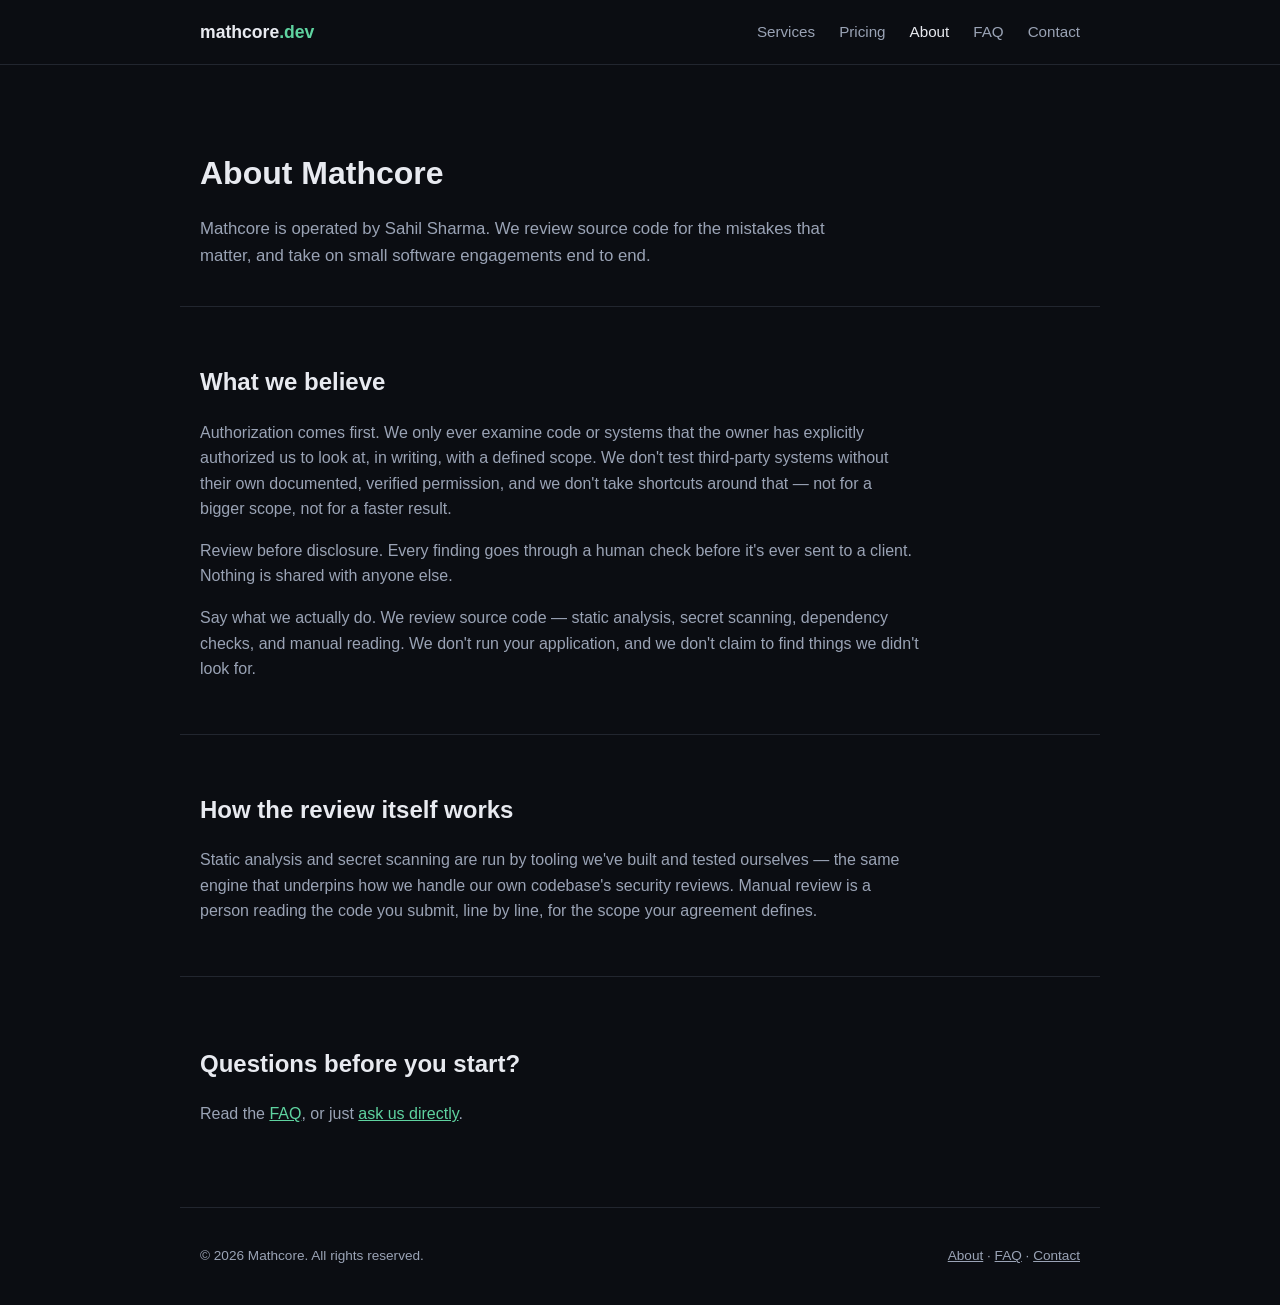
==== about.html @ fe2784a7 "Expand site: pricing, about, FAQ, contact form with mail relay worker Co-authored-by: Kiro <kiro@mat" ====
<!doctype html>
<html lang="en">
<head>
<meta charset="utf-8">
<meta name="viewport" content="width=device-width, initial-scale=1">
<title>About — Mathcore</title>
<meta name="description" content="Who's behind Mathcore and the principles behind how we review code.">
<link rel="stylesheet" href="/css/style.css">
</head>
<body>
<header class="site-header">
  <div class="wrap">
    <a class="brand" href="/">mathcore<span class="dot">.dev</span></a>
    <nav>
      <a href="/services.html">Services</a>
      <a href="/pricing.html">Pricing</a>
      <a href="/about.html" class="active">About</a>
      <a href="/faq.html">FAQ</a>
      <a href="/contact.html">Contact</a>
    </nav>
  </div>
</header>

<main>
  <section class="page-intro wrap">
    <h1>About Mathcore</h1>
    <p class="lede">Mathcore is operated by Sahil Sharma. We review source
      code for the mistakes that matter, and take on small software
      engagements end to end.</p>
  </section>

  <section class="wrap page-section">
    <h2>What we believe</h2>
    <p>Authorization comes first. We only ever examine code or systems
      that the owner has explicitly authorized us to look at, in writing,
      with a defined scope. We don't test third-party systems without
      their own documented, verified permission, and we don't take
      shortcuts around that — not for a bigger scope, not for a faster
      result.</p>
    <p>Review before disclosure. Every finding goes through a human check
      before it's ever sent to a client. Nothing is shared with anyone
      else.</p>
    <p>Say what we actually do. We review source code — static analysis,
      secret scanning, dependency checks, and manual reading. We don't run
      your application, and we don't claim to find things we didn't look
      for.</p>
  </section>

  <section class="wrap page-section">
    <h2>How the review itself works</h2>
    <p>Static analysis and secret scanning are run by tooling we've built
      and tested ourselves — the same engine that underpins how we handle
      our own codebase's security reviews. Manual review is a person
      reading the code you submit, line by line, for the scope your
      agreement defines.</p>
  </section>

  <section class="wrap contact">
    <h2>Questions before you start?</h2>
    <p>Read the <a href="/faq.html" style="color: var(--accent);">FAQ</a>,
      or just <a href="/contact.html" style="color: var(--accent);">ask us directly</a>.</p>
  </section>
</main>

<footer class="site-footer wrap">
  <p>&copy; 2026 Mathcore. All rights reserved.</p>
  <p><a href="/about.html">About</a> &middot; <a href="/faq.html">FAQ</a> &middot; <a href="/contact.html">Contact</a></p>
</footer>
</body>
</html>
---- css/style.css ----
:root {
  --bg: #0b0d12;
  --bg-card: #12151c;
  --fg: #e8eaf0;
  --muted: #9aa3b5;
  --accent: #5fd3a0;
  --border: #22262f;
  --max: 920px;
}

* { box-sizing: border-box; }

body {
  margin: 0;
  background: var(--bg);
  color: var(--fg);
  font: 16px/1.6 -apple-system, "Segoe UI", Roboto, Helvetica, Arial, sans-serif;
}

.wrap { max-width: var(--max); margin: 0 auto; padding: 0 20px; }

.site-header {
  border-bottom: 1px solid var(--border);
  padding: 18px 0;
}
.site-header .wrap { display: flex; justify-content: space-between; align-items: center; }
.brand { color: var(--fg); text-decoration: none; font-weight: 700; font-size: 1.1rem; }
.brand .dot { color: var(--accent); }
nav a { color: var(--muted); text-decoration: none; margin-left: 24px; font-size: 0.95rem; }
nav a:hover, nav a.active { color: var(--fg); }
nav { display: flex; flex-wrap: wrap; }

.hero { padding: 72px 20px 48px; }
.hero h1 { font-size: 2.3rem; line-height: 1.2; margin: 0 0 16px; max-width: 640px; }
.hero .lede { color: var(--muted); font-size: 1.1rem; max-width: 560px; margin: 0 0 28px; }
.hero .ctas { display: flex; gap: 14px; flex-wrap: wrap; }

.stats { display: flex; gap: 40px; flex-wrap: wrap; padding: 0 20px 56px; }
.stat strong { display: block; font-size: 1.8rem; color: var(--accent); }
.stat span { color: var(--muted); font-size: 0.9rem; }

.cta, .cta-secondary {
  display: inline-block;
  padding: 12px 22px;
  border-radius: 8px;
  text-decoration: none;
  font-weight: 600;
}
.cta { background: var(--accent); color: #06130d; }
.cta-secondary { border: 1px solid var(--border); color: var(--fg); }

.principles { padding: 20px 20px 56px; }
.principles h2, .service h2, .contact h2, .page-section h2 { font-size: 1.5rem; margin-bottom: 18px; }
.page-section { padding: 36px 20px; border-top: 1px solid var(--border); }
.page-section p, .page-section li { color: var(--muted); max-width: 720px; }
.page-section h3 { color: var(--fg); margin: 28px 0 8px; font-size: 1.1rem; }
.page-intro { padding: 56px 20px 20px; }
.page-intro h1 { font-size: 2rem; margin-bottom: 14px; }
.page-intro .lede { color: var(--muted); font-size: 1.05rem; max-width: 680px; }

.cards { display: grid; grid-template-columns: repeat(3, 1fr); gap: 18px; }
.card {
  background: var(--bg-card);
  border: 1px solid var(--border);
  border-radius: 10px;
  padding: 20px;
}
.card h3 { margin: 0 0 10px; font-size: 1.05rem; }
.card p { color: var(--muted); margin: 0; font-size: 0.95rem; }

.service { padding: 36px 20px; border-top: 1px solid var(--border); }
.service .price { color: var(--accent); font-size: 0.9rem; text-transform: uppercase; letter-spacing: 0.04em; margin: 0 0 14px; }
.service p { color: var(--muted); max-width: 680px; }
.steps { color: var(--muted); max-width: 680px; padding-left: 20px; }
.steps li { margin-bottom: 10px; }
.steps strong { color: var(--fg); }

.pricing-table { width: 100%; max-width: 760px; border-collapse: collapse; margin-top: 16px; }
.pricing-table th, .pricing-table td { text-align: left; padding: 10px 14px; border-bottom: 1px solid var(--border); font-size: 0.95rem; }
.pricing-table th { color: var(--muted); font-weight: 600; font-size: 0.85rem; text-transform: uppercase; letter-spacing: 0.03em; }
.pricing-table td { color: var(--fg); }
.pricing-table td.muted { color: var(--muted); }

.faq-item { border-bottom: 1px solid var(--border); padding: 18px 0; max-width: 760px; }
.faq-item summary { cursor: pointer; font-weight: 600; color: var(--fg); list-style: none; }
.faq-item summary::-webkit-details-marker { display: none; }
.faq-item summary::before { content: "+ "; color: var(--accent); }
.faq-item[open] summary::before { content: "– "; }
.faq-item p { margin-top: 10px; }

.form-field { margin-bottom: 18px; max-width: 480px; }
.form-field label { display: block; margin-bottom: 6px; font-size: 0.9rem; color: var(--muted); }
.form-field input, .form-field select, .form-field textarea {
  width: 100%;
  background: var(--bg-card);
  border: 1px solid var(--border);
  border-radius: 6px;
  color: var(--fg);
  padding: 10px 12px;
  font: inherit;
}
.form-field textarea { min-height: 120px; resize: vertical; }
.form-note { color: var(--muted); font-size: 0.85rem; max-width: 480px; }
.form-status { margin-top: 14px; font-size: 0.9rem; }
.form-status.ok { color: var(--accent); }
.form-status.err { color: #e0776d; }

.contact { padding: 48px 20px 64px; border-top: 1px solid var(--border); }
.contact p { color: var(--muted); max-width: 560px; }

.site-footer { padding: 24px 20px; border-top: 1px solid var(--border); color: var(--muted); font-size: 0.85rem; display: flex; justify-content: space-between; flex-wrap: wrap; gap: 10px; }
.site-footer a { color: var(--muted); }

@media (max-width: 720px) {
  .cards { grid-template-columns: 1fr; }
  .hero h1 { font-size: 1.8rem; }
  .stats { gap: 24px; }
}
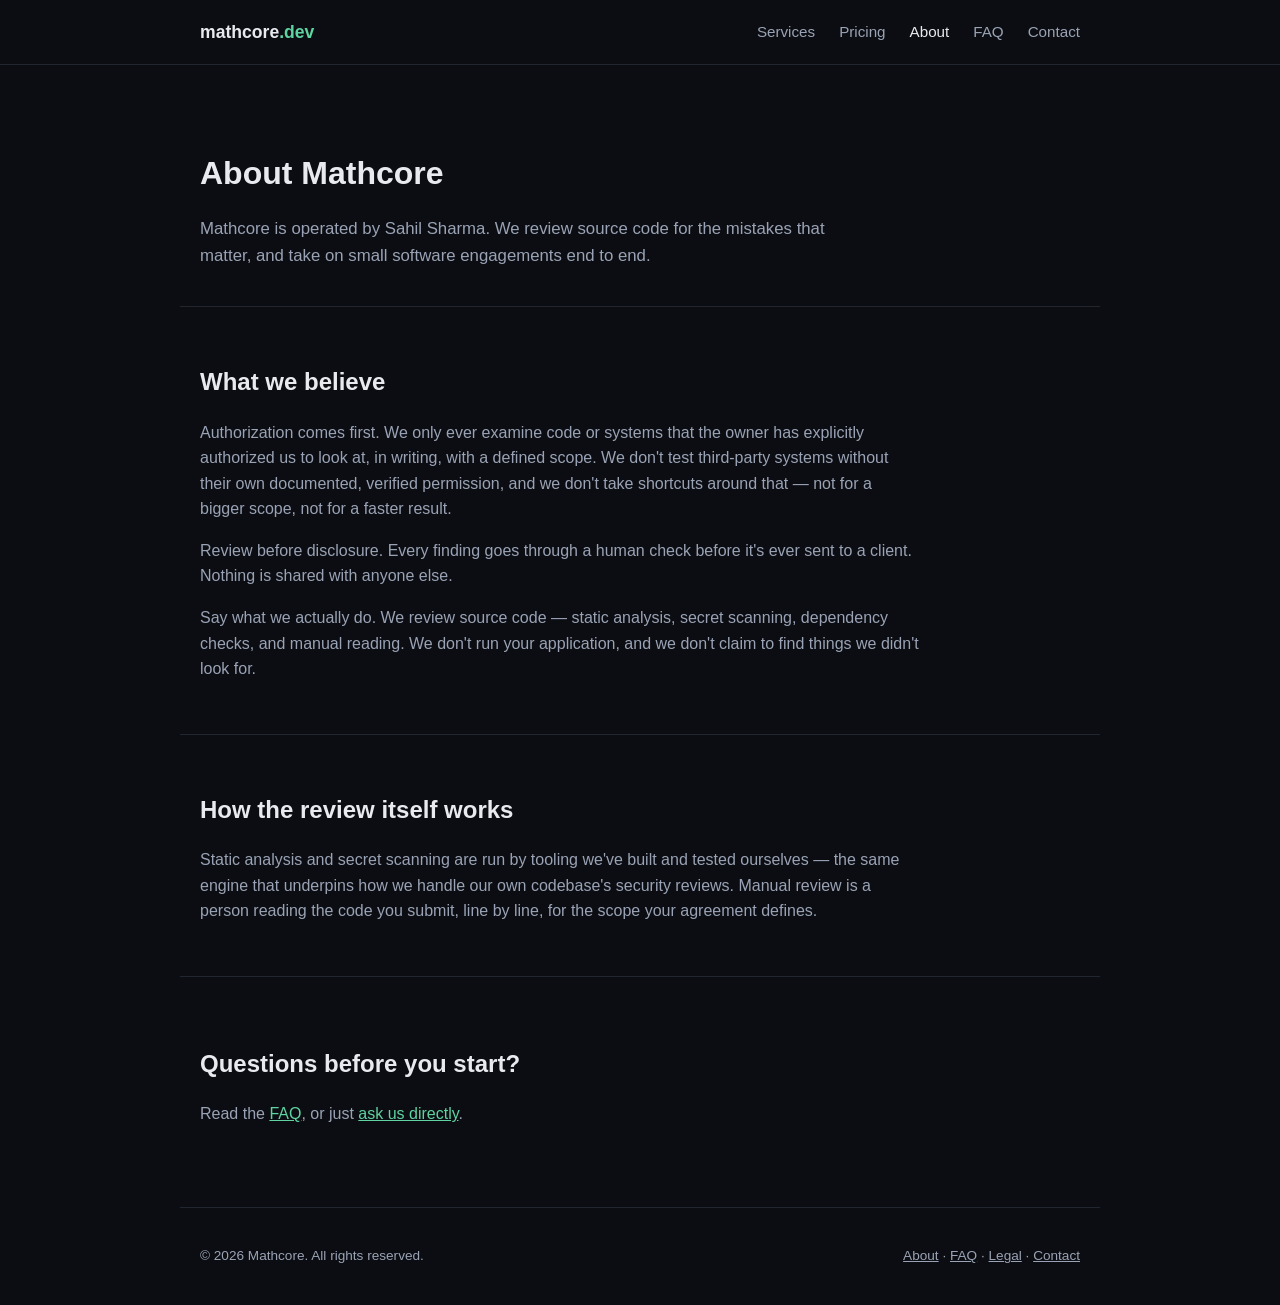
==== commit 085fbf64: "Add /legal page: data protection scope, retention/deletion policy, limitation of liability Co-author" ====
--- a/about.html
+++ b/about.html
@@ -5,18 +5,36 @@
 <meta name="viewport" content="width=device-width, initial-scale=1">
 <title>About — Mathcore</title>
 <meta name="description" content="Who's behind Mathcore and the principles behind how we review code.">
+<link rel="canonical" href="https://mathcore.dev/about">
+<meta property="og:type" content="website">
+<meta property="og:site_name" content="Mathcore">
+<meta property="og:title" content="About — Mathcore">
+<meta property="og:description" content="Who's behind Mathcore and the principles behind how we review code: authorization first, human review before disclosure, honest about scope.">
+<meta property="og:url" content="https://mathcore.dev/about">
+<meta name="twitter:card" content="summary">
+<meta name="twitter:title" content="About — Mathcore">
+<meta name="twitter:description" content="Who's behind Mathcore and the principles behind how we review code.">
 <link rel="stylesheet" href="/css/style.css">
+<link rel="ai-info" href="/ai.json">
+<script type="application/ld+json">
+{
+  "@context": "https://schema.org",
+  "@type": "AboutPage",
+  "about": {"@type": "Organization", "name": "Mathcore", "url": "https://mathcore.dev/",
+            "founder": {"@type": "Person", "name": "Sahil Sharma"}}
+}
+</script>
 </head>
 <body>
 <header class="site-header">
   <div class="wrap">
     <a class="brand" href="/">mathcore<span class="dot">.dev</span></a>
     <nav>
-      <a href="/services.html">Services</a>
-      <a href="/pricing.html">Pricing</a>
-      <a href="/about.html" class="active">About</a>
-      <a href="/faq.html">FAQ</a>
-      <a href="/contact.html">Contact</a>
+      <a href="/services">Services</a>
+      <a href="/pricing">Pricing</a>
+      <a href="/about" class="active">About</a>
+      <a href="/faq">FAQ</a>
+      <a href="/contact">Contact</a>
     </nav>
   </div>
 </header>
@@ -57,14 +75,14 @@
 
   <section class="wrap contact">
     <h2>Questions before you start?</h2>
-    <p>Read the <a href="/faq.html" style="color: var(--accent);">FAQ</a>,
-      or just <a href="/contact.html" style="color: var(--accent);">ask us directly</a>.</p>
+    <p>Read the <a href="/faq" style="color: var(--accent);">FAQ</a>,
+      or just <a href="/contact" style="color: var(--accent);">ask us directly</a>.</p>
   </section>
 </main>
 
 <footer class="site-footer wrap">
   <p>&copy; 2026 Mathcore. All rights reserved.</p>
-  <p><a href="/about.html">About</a> &middot; <a href="/faq.html">FAQ</a> &middot; <a href="/contact.html">Contact</a></p>
+  <p><a href="/about">About</a> &middot; <a href="/faq">FAQ</a> &middot; <a href="/legal">Legal</a> &middot; <a href="/contact">Contact</a></p>
 </footer>
 </body>
 </html>
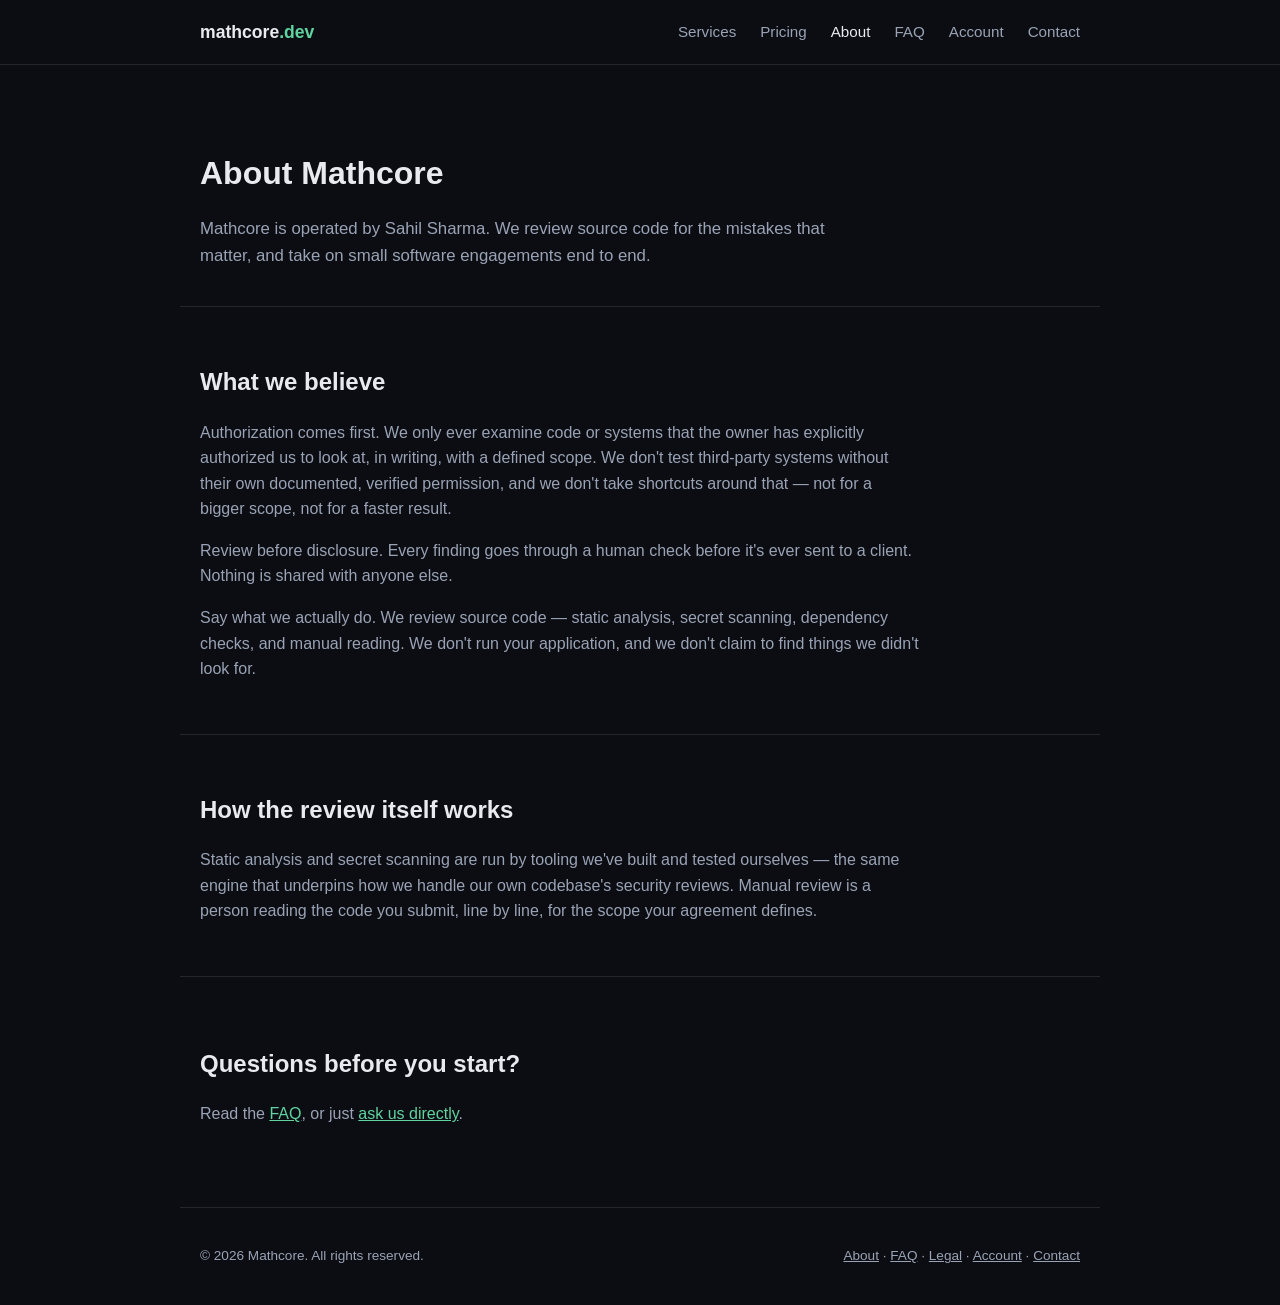
==== commit a93fb6e0: "Add real accounts: signup/login/logout, D1 storage with PBKDF2+AES-GCM+HMAC Co-authored-by: Kiro <ki" ====
--- a/about.html
+++ b/about.html
@@ -34,6 +34,7 @@
       <a href="/pricing">Pricing</a>
       <a href="/about" class="active">About</a>
       <a href="/faq">FAQ</a>
+      <a href="/account">Account</a>
       <a href="/contact">Contact</a>
     </nav>
   </div>
@@ -82,7 +83,7 @@
 
 <footer class="site-footer wrap">
   <p>&copy; 2026 Mathcore. All rights reserved.</p>
-  <p><a href="/about">About</a> &middot; <a href="/faq">FAQ</a> &middot; <a href="/legal">Legal</a> &middot; <a href="/contact">Contact</a></p>
+  <p><a href="/about">About</a> &middot; <a href="/faq">FAQ</a> &middot; <a href="/legal">Legal</a> &middot; <a href="/account">Account</a> &middot; <a href="/contact">Contact</a></p>
 </footer>
 </body>
 </html>
